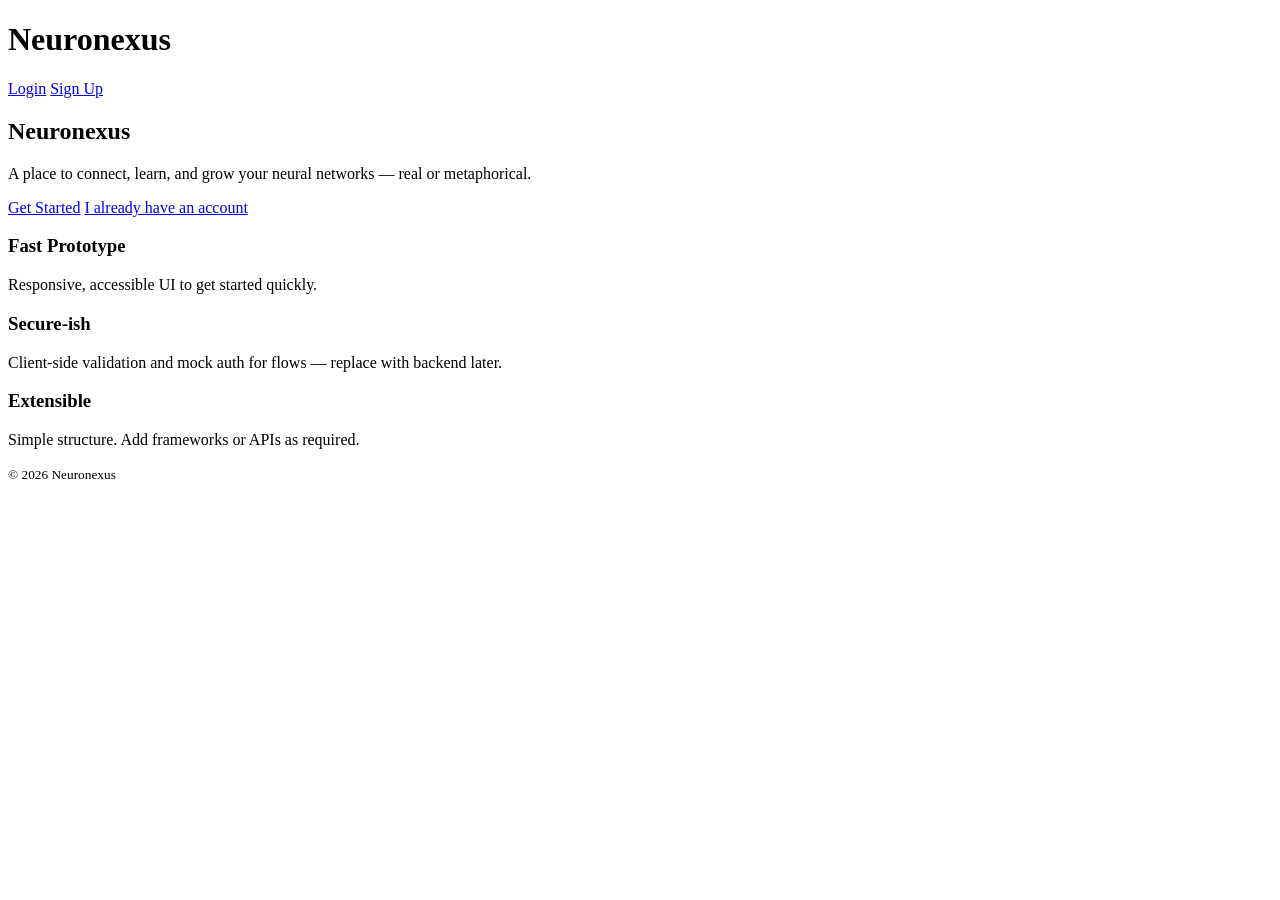
==== index.html @ 17b1f7fb "Add files via upload" ====
<!doctype html>
<html lang="en">
<head>
  <meta charset="utf-8" />
  <meta name="viewport" content="width=device-width,initial-scale=1" />
  <title>Neuronexus — Connect & Learn</title>
  <link rel="stylesheet" href="css/styles.css" />
</head>
<body>
  <header class="site-header">
    <div class="container header-inner">
      <h1 class="logo">Neuronexus</h1>
      <nav>
        <a class="btn btn-outline" href="login.html">Login</a>
        <a class="btn" href="signup.html">Sign Up</a>
      </nav>
    </div>
  </header>

  <main class="hero">
    <div class="container hero-inner">
      <h2 class="hero-title">Neuronexus</h2>
      <p class="hero-sub">A place to connect, learn, and grow your neural networks — real or metaphorical.</p>
      <div class="hero-actions">
        <a href="signup.html" class="btn btn-cta">Get Started</a>
        <a href="login.html" class="btn btn-outline">I already have an account</a>
      </div>
    </div>
  </main>

  <section class="features container">
    <article>
      <h3>Fast Prototype</h3>
      <p>Responsive, accessible UI to get started quickly.</p>
    </article>
    <article>
      <h3>Secure-ish</h3>
      <p>Client-side validation and mock auth for flows — replace with backend later.</p>
    </article>
    <article>
      <h3>Extensible</h3>
      <p>Simple structure. Add frameworks or APIs as required.</p>
    </article>
  </section>

  <footer class="site-footer">
    <div class="container">
      <small>© <span id="year"></span> Neuronexus</small>
    </div>
  </footer>

  <script src="js/app.js"></script>
  <script>document.getElementById('year').textContent = new Date().getFullYear();</script>
</body>
</html>
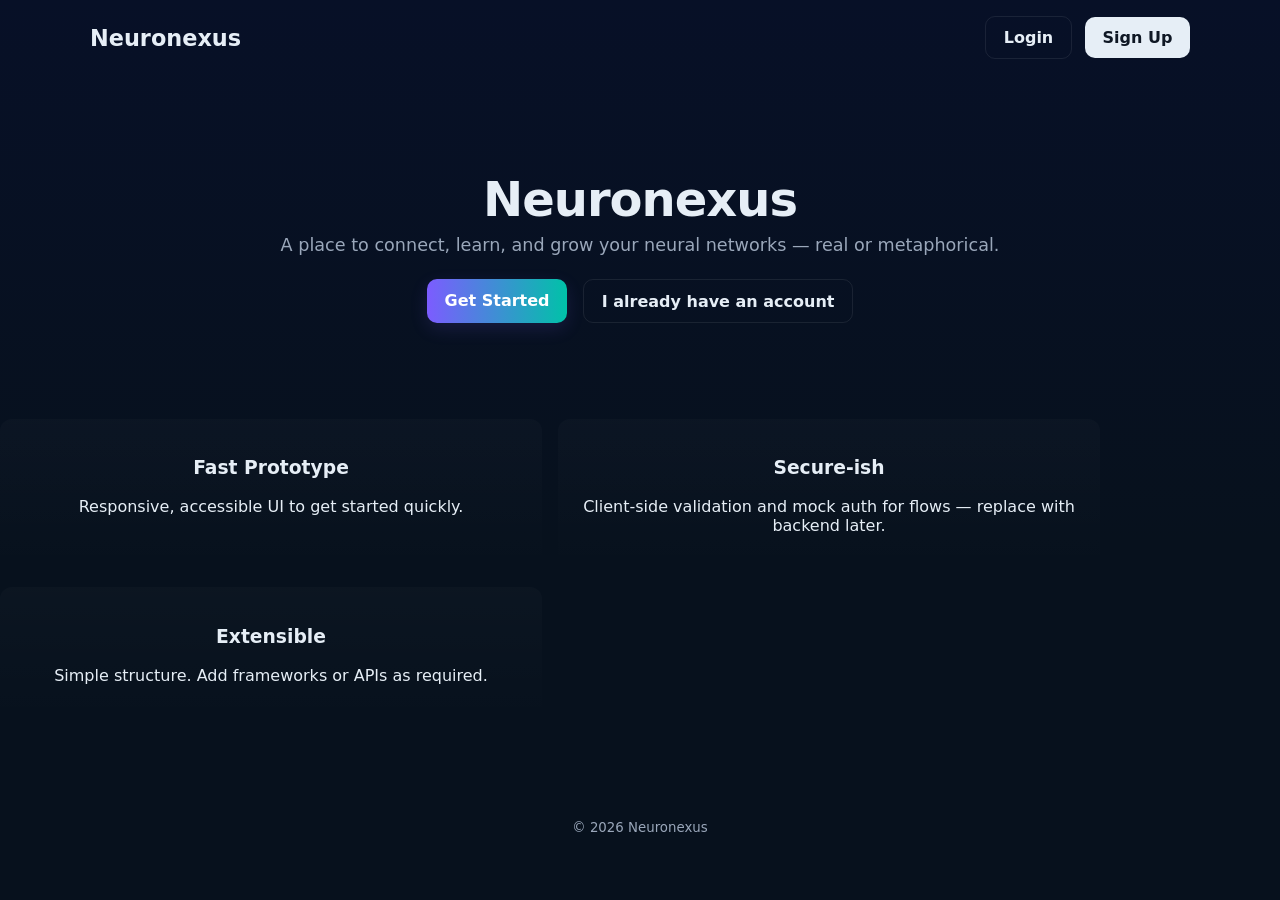
==== commit be4578e5: "First push from my M4 Mac" ====
--- a/index.html
+++ b/index.html
@@ -4,7 +4,7 @@
   <meta charset="utf-8" />
   <meta name="viewport" content="width=device-width,initial-scale=1" />
   <title>Neuronexus — Connect & Learn</title>
-  <link rel="stylesheet" href="css/styles.css" />
+  <link rel="stylesheet" href="styles.css" />
 </head>
 <body>
   <header class="site-header">
@@ -49,7 +49,7 @@
     </div>
   </footer>
 
-  <script src="js/app.js"></script>
+  <script src="app.js"></script>
   <script>document.getElementById('year').textContent = new Date().getFullYear();</script>
 </body>
 </html>
--- a/styles.css
+++ b/styles.css
@@ -0,0 +1,120 @@
+:root{
+  --bg:#0f1724;
+  --card:#0b1220;
+  --muted:#9aa7ba;
+  --accent:#7c5cff;
+  --accent-2:#00c2a8;
+  --text:#e6eef6;
+  --radius:12px;
+  --gap:1rem;
+  font-family: Inter, ui-sans-serif, system-ui, -apple-system, "Segoe UI", Roboto, "Helvetica Neue", Arial;
+}
+
+*{box-sizing:border-box}
+html,body{height:100%}
+body{
+  margin:0;
+  background:linear-gradient(180deg,#071027 0%, #07111d 60%);
+  color:var(--text);
+  -webkit-font-smoothing:antialiased;
+  -moz-osx-font-smoothing:grayscale;
+}
+
+.container{
+  width:min(1100px,calc(100% - 2rem));
+  margin:0 auto;
+}
+
+.site-header{
+  padding:1rem 0;
+}
+.site-header.small{padding:.6rem 0}
+.header-inner{display:flex;align-items:center;justify-content:space-between;gap:var(--gap)}
+.logo{font-size:1.4rem;margin:0;color:var(--text)}
+.logo a{color:inherit;text-decoration:none}
+
+nav a, nav button{margin-left:.5rem}
+
+.hero{
+  padding:6rem 0 4rem;
+  text-align:center;
+}
+.hero-title{font-size:3rem;margin:0 0 .5rem;letter-spacing:-1px}
+.hero-sub{color:var(--muted);font-size:1.1rem;margin:0 0 1.5rem}
+
+.hero-actions{display:flex;gap:1rem;justify-content:center;flex-wrap:wrap}
+.btn{
+  display:inline-block;
+  padding:.7rem 1.1rem;
+  border-radius:10px;
+  text-decoration:none;
+  color:var(--bg);
+  background:var(--text);
+  font-weight:600;
+}
+.btn-outline{
+  background:transparent;
+  color:var(--text);
+  border:1px solid rgba(255,255,255,.08);
+}
+.btn-cta{
+  background:linear-gradient(90deg,var(--accent),var(--accent-2));
+  color:#fff;
+  border:none;
+  box-shadow:0 6px 18px rgba(124,92,255,.14);
+}
+
+.features{
+  display:grid;
+  grid-template-columns:repeat(2,1fr);
+  gap:1rem;
+  margin:2rem 0 4rem;
+}
+.features article{background:linear-gradient(180deg,rgba(255,255,255,0.02),transparent);padding:1.25rem;border-radius:12px;text-align:center}
+
+.features a{text-decoration:none;color:inherit;display:block;cursor:pointer}
+.features a:hover{opacity:0.8}
+
+.site-footer{padding:2rem 0;text-align:center;color:var(--muted)}
+
+.form-page{display:flex;justify-content:center;padding:3rem 0}
+.card{
+  width:100%;
+  max-width:480px;
+  background:linear-gradient(180deg, rgba(255,255,255,0.02), rgba(255,255,255,0.01));
+  padding:1.5rem;
+  border-radius:12px;
+  box-shadow:0 6px 30px rgba(2,6,23,.6);
+}
+.card h2{margin-top:0}
+.form-row{margin-bottom:1rem}
+.form-row label{display:block;margin-bottom:.4rem;color:var(--muted);font-size:.95rem}
+.form-row input[type="text"],
+.form-row input[type="email"],
+.form-row input[type="password"]{
+  width:100%;
+  padding:.6rem .8rem;
+  border-radius:8px;
+  border:1px solid rgba(255,255,255,.04);
+  background:transparent;
+  color:var(--text);
+  outline:none;
+  font-size:1rem;
+}
+.form-inline{display:flex;justify-content:space-between;align-items:center}
+
+.muted{color:var(--muted);font-size:.9rem}
+.error{color:#ff8080;font-size:.9rem;height:1.1rem;margin-top:.3rem}
+.password-field{display:flex;gap:.5rem}
+.password-field .toggle-password{
+  background:transparent;border:none;color:var(--muted);padding:.4rem .6rem;border-radius:8px;cursor:pointer;
+}
+.form-page .btn{width:100%}
+
+.panel{background:rgba(255,255,255,0.02);padding:1rem;border-radius:8px;margin-top:1rem}
+
+@media (max-width:600px){
+  .hero-title{font-size:2rem}
+  .hero{padding:3rem 0 2rem}
+  .header-inner{gap:.5rem}
+}
